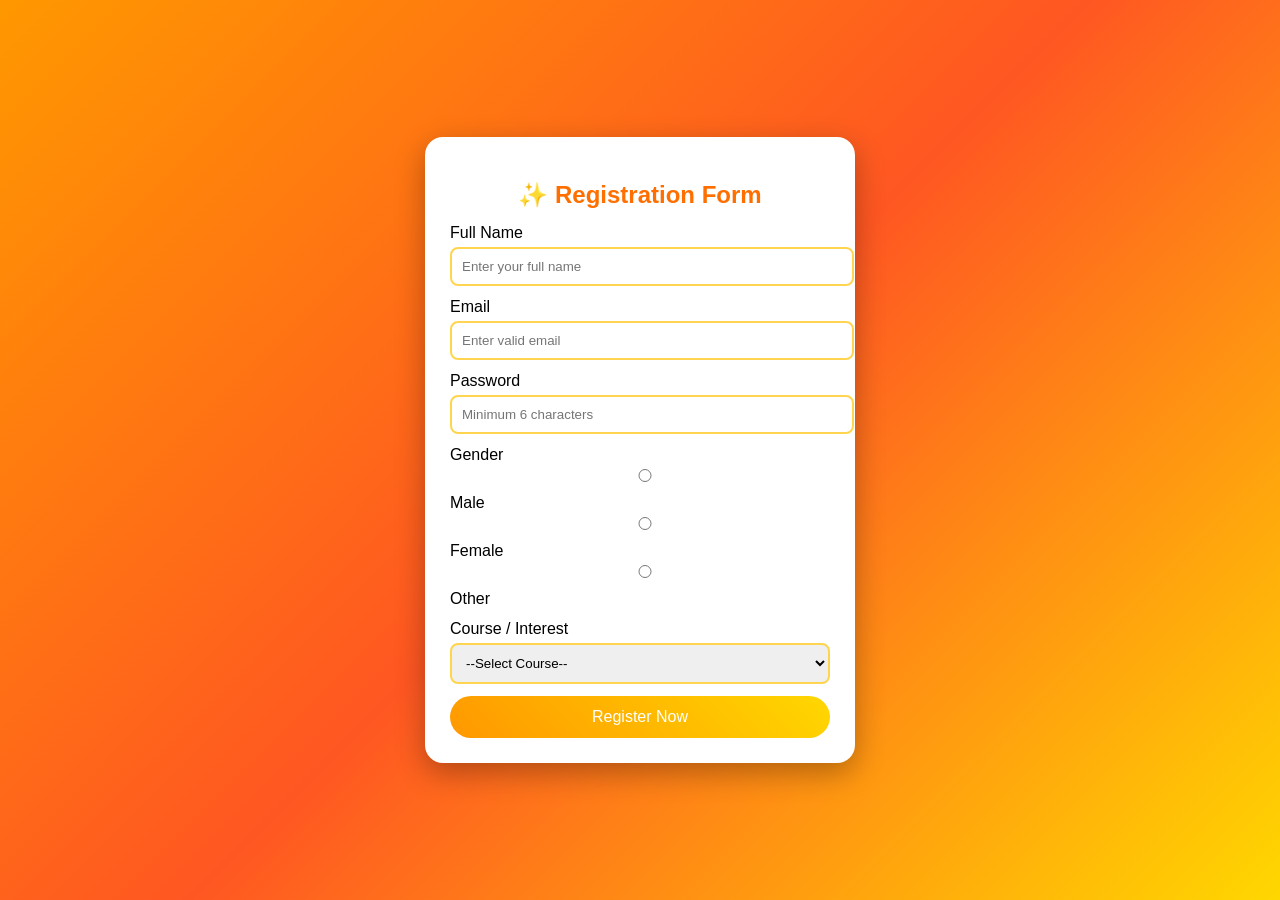
==== index.html @ 235b047f "Update index.html" ====
<!DOCTYPE html>
<html>
<head>
<title>Premium Registration Form</title>

<style>
body{
font-family:Arial;
margin:0;
height:100vh;
display:flex;
justify-content:center;
align-items:center;
background:linear-gradient(135deg,#ff9800,#ff5722,#ffd700);
}

.container{
background:white;
padding:25px;
width:380px;
border-radius:18px;
box-shadow:0 10px 30px rgba(0,0,0,0.3);
}

h2{
text-align:center;
color:#ff6f00;
margin-bottom:15px;
}

input,select{
width:100%;
padding:10px;
margin-top:5px;
margin-bottom:12px;
border:2px solid #ffd54f;
border-radius:8px;
outline:none;
transition:0.3s;
}

input:focus,select:focus{
border-color:#ff9800;
}

.gender{
margin-bottom:12px;
}

button{
width:100%;
padding:12px;
border:none;
border-radius:25px;
background:linear-gradient(45deg,#ff9800,#ffd700);
color:white;
font-size:16px;
cursor:pointer;
}

button:hover{
opacity:0.9;
}

.error{
color:red;
font-size:13px;
display:none;
}

.success{
text-align:center;
color:green;
margin-top:10px;
display:none;
}
</style>
</head>

<body>

<div class="container">

<h2>✨ Registration Form</h2>

<form id="regForm">

<label>Full Name</label>
<input type="text" id="name" placeholder="Enter your full name" required>
<div class="error" id="nameError">Name required</div>

<label>Email</label>
<input type="email" id="email" placeholder="Enter valid email" required>
<div class="error" id="emailError">Valid email required</div>

<label>Password</label>
<input type="password" id="password" placeholder="Minimum 6 characters" required>
<div class="error" id="passError">Password must be 6+ characters</div>

<label>Gender</label>
<div class="gender">
<input type="radio" name="gender" value="Male" required> Male
<input type="radio" name="gender" value="Female"> Female
<input type="radio" name="gender" value="Other"> Other
</div>

<label>Course / Interest</label>
<select id="course" required>
<option value="">--Select Course--</option>
<option>Web Development</option>
<option>AI / Machine Learning</option>
<option>Data Science</option>
<option>App Development</option>
</select>
<div class="error" id="courseError">Please select course</div>

<button type="submit">Register Now</button>

<div class="success" id="successMsg">
✅ Form Submitted Successfully!
</div>

</form>
</div>

<script>
document.getElementById("regForm").addEventListener("submit",function(e){

e.preventDefault();

let valid=true;

let name=document.getElementById("name").value.trim();
let email=document.getElementById("email").value.trim();
let password=document.getElementById("password").value.trim();
let course=document.getElementById("course").value;

document.getElementById("nameError").style.display="none";
document.getElementById("emailError").style.display="none";
document.getElementById("passError").style.display="none";
document.getElementById("courseError").style.display="none";

if(name===""){
document.getElementById("nameError").style.display="block";
valid=false;
}

let emailPattern=/^[^ ]+@[^ ]+\.[a-z]{2,3}$/;
if(!email.match(emailPattern)){
document.getElementById("emailError").style.display="block";
valid=false;
}

if(password.length<6){
document.getElementById("passError").style.display="block";
valid=false;
}

if(course===""){
document.getElementById("courseError").style.display="block";
valid=false;
}

if(valid){
document.getElementById("successMsg").style.display="block";
}
});
</script>

</body>
</html>
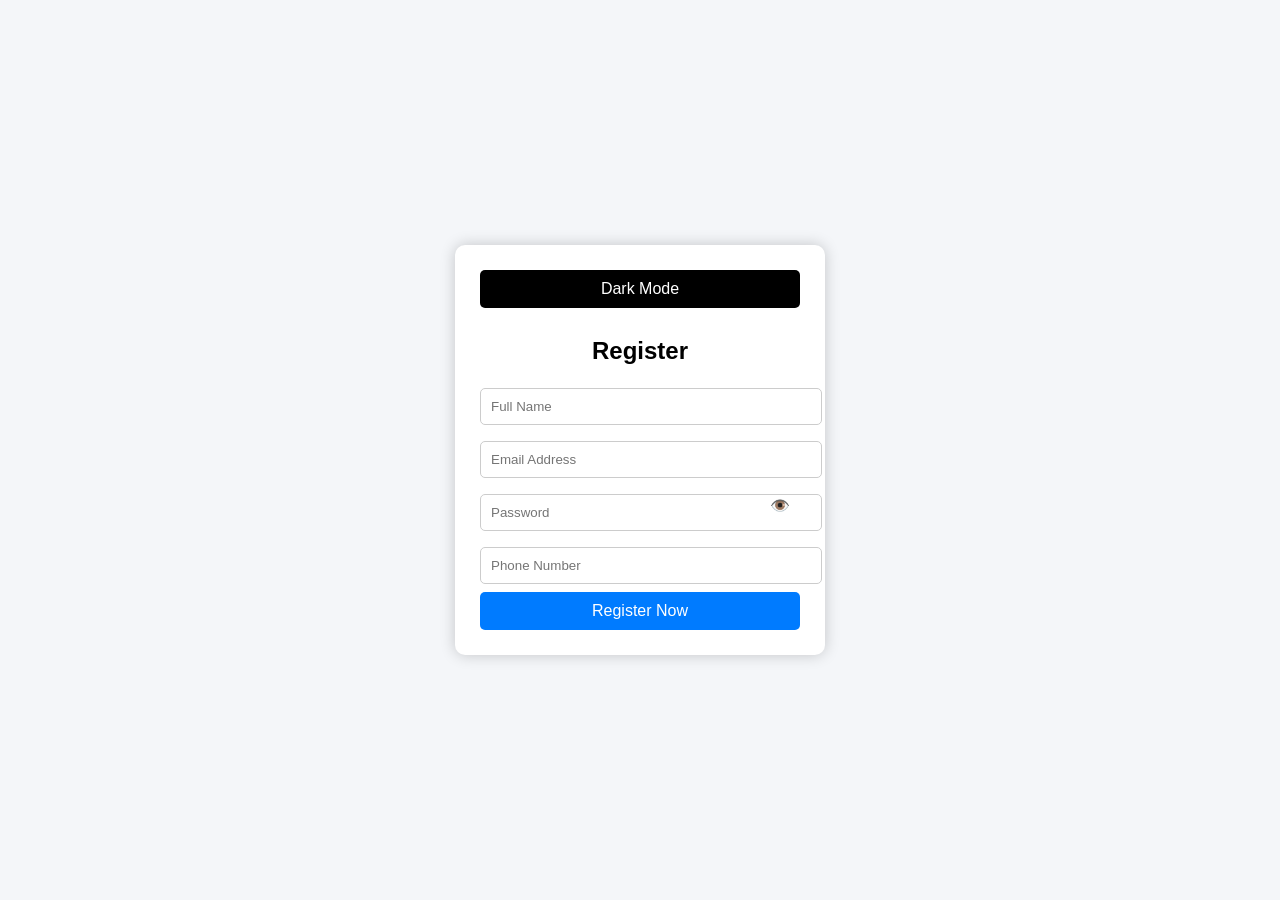
==== commit a46a66a3: "Update index.html" ====
--- a/index.html
+++ b/index.html
@@ -1,78 +1,73 @@
 <!DOCTYPE html>
 <html>
 <head>
-<title>Premium Registration Form</title>
+<meta charset="UTF-8">
+<title>Registration Form</title>
 
 <style>
 body{
 font-family:Arial;
-margin:0;
-height:100vh;
+background:#f4f6f9;
 display:flex;
 justify-content:center;
 align-items:center;
-background:linear-gradient(135deg,#ff9800,#ff5722,#ffd700);
+height:100vh;
+margin:0;
+transition:0.4s;
 }
-
 .container{
 background:white;
 padding:25px;
-width:380px;
-border-radius:18px;
-box-shadow:0 10px 30px rgba(0,0,0,0.3);
+border-radius:10px;
+width:320px;
+box-shadow:0 0 15px rgba(0,0,0,0.2);
 }
-
-h2{
-text-align:center;
-color:#ff6f00;
-margin-bottom:15px;
-}
-
-input,select{
+h2{text-align:center;margin-bottom:15px;}
+input{
 width:100%;
 padding:10px;
-margin-top:5px;
-margin-bottom:12px;
-border:2px solid #ffd54f;
-border-radius:8px;
-outline:none;
-transition:0.3s;
+margin:8px 0;
+border:1px solid #ccc;
+border-radius:5px;
 }
-
-input:focus,select:focus{
-border-color:#ff9800;
-}
-
-.gender{
-margin-bottom:12px;
-}
-
 button{
 width:100%;
-padding:12px;
+padding:10px;
 border:none;
-border-radius:25px;
-background:linear-gradient(45deg,#ff9800,#ffd700);
+background:#007bff;
 color:white;
+border-radius:5px;
+cursor:pointer;
 font-size:16px;
+}
+button:hover{background:#0056b3;}
+.error{color:red;font-size:13px;}
+.toggle{
+position:absolute;
+right:10px;
+top:10px;
 cursor:pointer;
 }
-
-button:hover{
-opacity:0.9;
+.password-box{position:relative;}
+.dark{
+background:#121212;
+color:white;
 }
-
-.error{
-color:red;
-font-size:13px;
-display:none;
+.dark .container{
+background:#1e1e1e;
 }
-
-.success{
-text-align:center;
-color:green;
-margin-top:10px;
-display:none;
+.dark input{
+background:#333;
+color:white;
+border:1px solid #555;
+}
+.mode-btn{
+margin-bottom:10px;
+background:black;
+}
+.dark .mode-btn{
+background:#ffc107;
+color:black;
 }
 </style>
 </head>
@@ -81,89 +76,85 @@
 
 <div class="container">
 
-<h2>✨ Registration Form</h2>
+<button class="mode-btn" onclick="toggleMode()">Dark Mode</button>
 
-<form id="regForm">
+<h2>Register</h2>
 
-<label>Full Name</label>
-<input type="text" id="name" placeholder="Enter your full name" required>
-<div class="error" id="nameError">Name required</div>
+<form id="form">
 
-<label>Email</label>
-<input type="email" id="email" placeholder="Enter valid email" required>
-<div class="error" id="emailError">Valid email required</div>
+<input type="text" id="name" placeholder="Full Name" required>
+<div id="nameError" class="error"></div>
 
-<label>Password</label>
-<input type="password" id="password" placeholder="Minimum 6 characters" required>
-<div class="error" id="passError">Password must be 6+ characters</div>
+<input type="email" id="email" placeholder="Email Address" required>
+<div id="emailError" class="error"></div>
 
-<label>Gender</label>
-<div class="gender">
-<input type="radio" name="gender" value="Male" required> Male
-<input type="radio" name="gender" value="Female"> Female
-<input type="radio" name="gender" value="Other"> Other
+<div class="password-box">
+<input type="password" id="password" placeholder="Password" required>
+<span class="toggle" onclick="showPassword()">👁️</span>
 </div>
+<div id="passError" class="error"></div>
 
-<label>Course / Interest</label>
-<select id="course" required>
-<option value="">--Select Course--</option>
-<option>Web Development</option>
-<option>AI / Machine Learning</option>
-<option>Data Science</option>
-<option>App Development</option>
-</select>
-<div class="error" id="courseError">Please select course</div>
+<input type="tel" id="phone" placeholder="Phone Number" required>
+<div id="phoneError" class="error"></div>
 
 <button type="submit">Register Now</button>
 
-<div class="success" id="successMsg">
-✅ Form Submitted Successfully!
-</div>
+</form>
 
-</form>
 </div>
 
 <script>
-document.getElementById("regForm").addEventListener("submit",function(e){
 
-e.preventDefault();
+function toggleMode(){
+document.body.classList.toggle("dark");
+}
+
+function showPassword(){
+let pass=document.getElementById("password");
+pass.type=pass.type==="password"?"text":"password";
+}
+
+document.getElementById("form").addEventListener("submit",function(e){
 
 let valid=true;
 
 let name=document.getElementById("name").value.trim();
 let email=document.getElementById("email").value.trim();
 let password=document.getElementById("password").value.trim();
-let course=document.getElementById("course").value;
+let phone=document.getElementById("phone").value.trim();
 
-document.getElementById("nameError").style.display="none";
-document.getElementById("emailError").style.display="none";
-document.getElementById("passError").style.display="none";
-document.getElementById("courseError").style.display="none";
+document.getElementById("nameError").innerHTML="";
+document.getElementById("emailError").innerHTML="";
+document.getElementById("passError").innerHTML="";
+document.getElementById("phoneError").innerHTML="";
 
-if(name===""){
-document.getElementById("nameError").style.display="block";
+if(name.length<3){
+document.getElementById("nameError").innerHTML="Enter valid name";
 valid=false;
 }
 
 let emailPattern=/^[^ ]+@[^ ]+\.[a-z]{2,3}$/;
 if(!email.match(emailPattern)){
-document.getElementById("emailError").style.display="block";
+document.getElementById("emailError").innerHTML="Invalid email format";
 valid=false;
 }
 
 if(password.length<6){
-document.getElementById("passError").style.display="block";
+document.getElementById("passError").innerHTML="Password must be 6+ characters";
 valid=false;
 }
 
-if(course===""){
-document.getElementById("courseError").style.display="block";
+if(phone.length!=10 || isNaN(phone)){
+document.getElementById("phoneError").innerHTML="Enter valid 10 digit number";
 valid=false;
 }
 
-if(valid){
-document.getElementById("successMsg").style.display="block";
+if(!valid){
+e.preventDefault();
+}else{
+alert("Registration Successful ✅");
 }
+
 });
 </script>
 
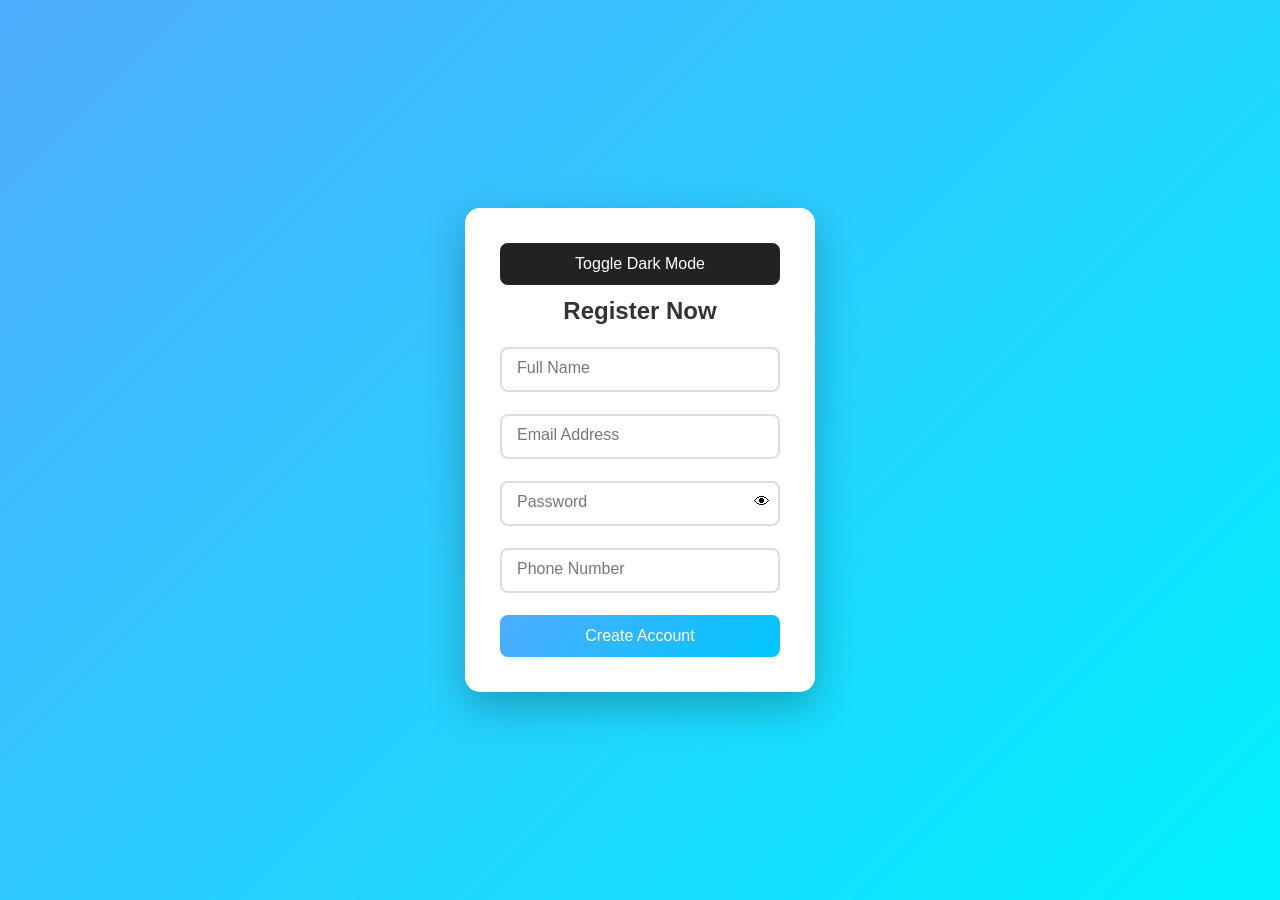
==== commit 6598eb87: "Update index.html" ====
--- a/index.html
+++ b/index.html
@@ -2,73 +2,132 @@
 <html>
 <head>
 <meta charset="UTF-8">
-<title>Registration Form</title>
+<meta name="viewport" content="width=device-width,initial-scale=1.0">
+<title>Premium Registration Form</title>
 
 <style>
+
+*{margin:0;padding:0;box-sizing:border-box;font-family:Poppins,Arial;}
+
 body{
-font-family:Arial;
-background:#f4f6f9;
+height:100vh;
 display:flex;
 justify-content:center;
 align-items:center;
-height:100vh;
-margin:0;
-transition:0.4s;
-}
+background:linear-gradient(135deg,#4facfe,#00f2fe);
+transition:.4s;
+}
+
 .container{
 background:white;
-padding:25px;
-border-radius:10px;
-width:320px;
-box-shadow:0 0 15px rgba(0,0,0,0.2);
-}
-h2{text-align:center;margin-bottom:15px;}
-input{
+padding:35px;
+width:350px;
+border-radius:15px;
+box-shadow:0 15px 40px rgba(0,0,0,.25);
+position:relative;
+}
+
+h2{
+text-align:center;
+margin-bottom:20px;
+color:#333;
+}
+
+.input-box{
+position:relative;
+margin:22px 0;
+}
+
+.input-box input{
 width:100%;
-padding:10px;
-margin:8px 0;
-border:1px solid #ccc;
-border-radius:5px;
-}
+padding:12px;
+border:2px solid #ddd;
+border-radius:8px;
+outline:none;
+font-size:15px;
+background:transparent;
+}
+
+.input-box label{
+position:absolute;
+left:12px;
+top:12px;
+color:#777;
+background:white;
+padding:0 5px;
+transition:.3s;
+pointer-events:none;
+}
+
+.input-box input:focus+label,
+.input-box input:valid+label{
+top:-8px;
+font-size:12px;
+color:#4facfe;
+}
+
+.error{
+color:red;
+font-size:12px;
+margin-top:3px;
+}
+
+.password-eye{
+position:absolute;
+right:10px;
+top:12px;
+cursor:pointer;
+}
+
 button{
 width:100%;
-padding:10px;
+padding:12px;
 border:none;
-background:#007bff;
+border-radius:8px;
+background:linear-gradient(135deg,#4facfe,#00c6ff);
 color:white;
-border-radius:5px;
+font-size:16px;
 cursor:pointer;
-font-size:16px;
-}
-button:hover{background:#0056b3;}
-.error{color:red;font-size:13px;}
-.toggle{
-position:absolute;
-right:10px;
-top:10px;
-cursor:pointer;
-}
-.password-box{position:relative;}
+transition:.3s;
+}
+
+button:hover{
+transform:scale(1.05);
+box-shadow:0 8px 20px rgba(0,0,0,.2);
+}
+
+.mode{
+margin-bottom:12px;
+background:#222;
+}
+
+.success{
+text-align:center;
+color:green;
+margin-top:10px;
+font-weight:bold;
+display:none;
+}
+
 .dark{
-background:#121212;
-color:white;
-}
+background:linear-gradient(135deg,#141e30,#243b55);
+}
+
 .dark .container{
 background:#1e1e1e;
-}
+color:white;
+}
+
 .dark input{
-background:#333;
 color:white;
-border:1px solid #555;
-}
-.mode-btn{
-margin-bottom:10px;
-background:black;
-}
-.dark .mode-btn{
-background:#ffc107;
-color:black;
-}
+border:2px solid #555;
+}
+
+.dark label{
+background:#1e1e1e;
+color:#ccc;
+}
+
 </style>
 </head>
 
@@ -76,28 +135,40 @@
 
 <div class="container">
 
-<button class="mode-btn" onclick="toggleMode()">Dark Mode</button>
-
-<h2>Register</h2>
+<button class="mode" onclick="toggleMode()">Toggle Dark Mode</button>
+
+<h2>Register Now</h2>
 
 <form id="form">
 
-<input type="text" id="name" placeholder="Full Name" required>
+<div class="input-box">
+<input type="text" id="name" required>
+<label>Full Name</label>
 <div id="nameError" class="error"></div>
-
-<input type="email" id="email" placeholder="Email Address" required>
+</div>
+
+<div class="input-box">
+<input type="email" id="email" required>
+<label>Email Address</label>
 <div id="emailError" class="error"></div>
-
-<div class="password-box">
-<input type="password" id="password" placeholder="Password" required>
-<span class="toggle" onclick="showPassword()">👁️</span>
-</div>
+</div>
+
+<div class="input-box">
+<input type="password" id="password" required>
+<label>Password</label>
+<span class="password-eye" onclick="togglePassword()">👁</span>
 <div id="passError" class="error"></div>
-
-<input type="tel" id="phone" placeholder="Phone Number" required>
+</div>
+
+<div class="input-box">
+<input type="tel" id="phone" required>
+<label>Phone Number</label>
 <div id="phoneError" class="error"></div>
-
-<button type="submit">Register Now</button>
+</div>
+
+<button type="submit">Create Account</button>
+
+<div class="success" id="successMsg">✅ Registration Successful</div>
 
 </form>
 
@@ -109,53 +180,68 @@
 document.body.classList.toggle("dark");
 }
 
-function showPassword(){
-let pass=document.getElementById("password");
-pass.type=pass.type==="password"?"text":"password";
+function togglePassword(){
+let p=document.getElementById("password");
+p.type=p.type==="password"?"text":"password";
 }
 
 document.getElementById("form").addEventListener("submit",function(e){
 
+e.preventDefault();
+
 let valid=true;
 
-let name=document.getElementById("name").value.trim();
-let email=document.getElementById("email").value.trim();
-let password=document.getElementById("password").value.trim();
-let phone=document.getElementById("phone").value.trim();
-
-document.getElementById("nameError").innerHTML="";
-document.getElementById("emailError").innerHTML="";
-document.getElementById("passError").innerHTML="";
-document.getElementById("phoneError").innerHTML="";
-
-if(name.length<3){
-document.getElementById("nameError").innerHTML="Enter valid name";
-valid=false;
-}
-
-let emailPattern=/^[^ ]+@[^ ]+\.[a-z]{2,3}$/;
-if(!email.match(emailPattern)){
-document.getElementById("emailError").innerHTML="Invalid email format";
-valid=false;
-}
-
-if(password.length<6){
-document.getElementById("passError").innerHTML="Password must be 6+ characters";
-valid=false;
-}
-
-if(phone.length!=10 || isNaN(phone)){
-document.getElementById("phoneError").innerHTML="Enter valid 10 digit number";
-valid=false;
-}
-
-if(!valid){
-e.preventDefault();
-}else{
-alert("Registration Successful ✅");
-}
-
+let name=nameValue();
+let email=emailValue();
+let pass=passValue();
+let phone=phoneValue();
+
+if(valid){
+document.getElementById("successMsg").style.display="block";
+}
 });
+
+function nameValue(){
+let v=document.getElementById("name").value.trim();
+if(v.length<3){
+nameError.innerHTML="Minimum 3 characters";
+return false;
+}
+nameError.innerHTML="";
+return true;
+}
+
+function emailValue(){
+let v=document.getElementById("email").value.trim();
+let pattern=/^[^ ]+@[^ ]+\.[a-z]{2,3}$/;
+if(!v.match(pattern)){
+emailError.innerHTML="Invalid email";
+return false;
+}
+emailError.innerHTML="";
+return true;
+}
+
+function passValue(){
+let v=document.getElementById("password").value.trim();
+if(v.length<6){
+passError.innerHTML="Password must be 6+ chars";
+return false;
+}
+passError.innerHTML="";
+return true;
+}
+
+function phoneValue(){
+let v=document.getElementById("phone").value.trim();
+if(v.length!=10 || isNaN(v)){
+phoneError.innerHTML="Enter valid number";
+return false;
+}
+phoneError.innerHTML="";
+return true;
+}
+
 </script>
 
 </body>
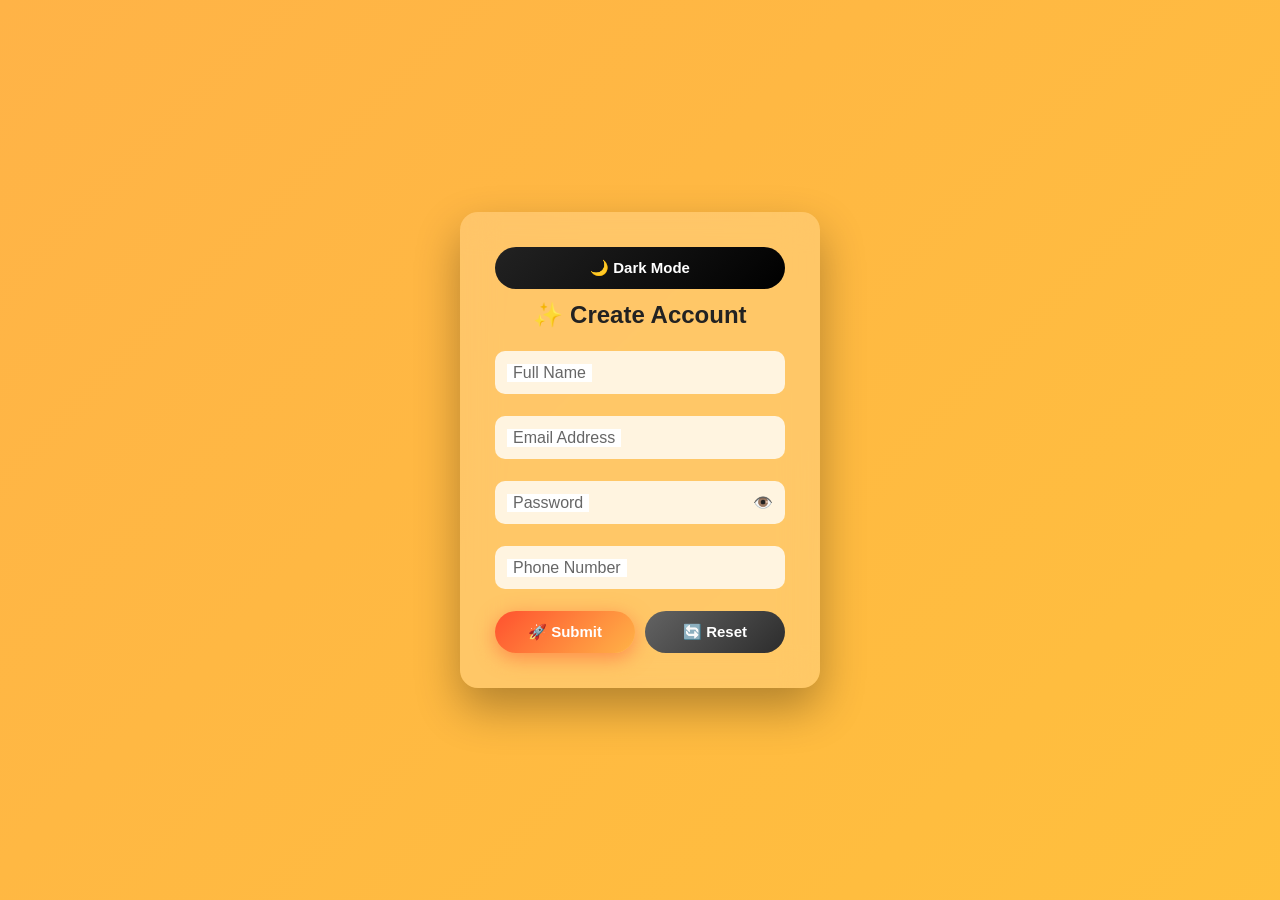
==== commit 4ba6826a: "Update index.html" ====
--- a/index.html
+++ b/index.html
@@ -3,129 +3,150 @@
 <head>
 <meta charset="UTF-8">
 <meta name="viewport" content="width=device-width,initial-scale=1.0">
-<title>Premium Registration Form</title>
+<title>Premium Registration</title>
 
 <style>
 
-*{margin:0;padding:0;box-sizing:border-box;font-family:Poppins,Arial;}
+*{margin:0;padding:0;box-sizing:border-box;font-family:Segoe UI,Arial;}
 
 body{
 height:100vh;
 display:flex;
 justify-content:center;
 align-items:center;
-background:linear-gradient(135deg,#4facfe,#00f2fe);
+background:linear-gradient(135deg,#ffb347,#ffcc33,#ff512f);
+background-size:400% 400%;
+animation:bg 10s infinite alternate;
 transition:.4s;
 }
 
-.container{
-background:white;
+@keyframes bg{
+0%{background-position:left;}
+100%{background-position:right;}
+}
+
+.card{
+width:360px;
 padding:35px;
-width:350px;
-border-radius:15px;
-box-shadow:0 15px 40px rgba(0,0,0,.25);
-position:relative;
+border-radius:18px;
+background:rgba(255,255,255,.2);
+backdrop-filter:blur(18px);
+box-shadow:0 20px 45px rgba(0,0,0,.3);
+color:#222;
 }
 
 h2{
 text-align:center;
 margin-bottom:20px;
-color:#333;
-}
-
-.input-box{
+font-weight:700;
+}
+
+.input{
 position:relative;
 margin:22px 0;
 }
 
-.input-box input{
+.input input{
 width:100%;
-padding:12px;
-border:2px solid #ddd;
-border-radius:8px;
+padding:13px;
+border-radius:10px;
+border:none;
 outline:none;
 font-size:15px;
-background:transparent;
-}
-
-.input-box label{
+background:rgba(255,255,255,.8);
+}
+
+.input label{
 position:absolute;
 left:12px;
-top:12px;
-color:#777;
+top:13px;
+transition:.3s;
 background:white;
-padding:0 5px;
-transition:.3s;
-pointer-events:none;
-}
-
-.input-box input:focus+label,
-.input-box input:valid+label{
+padding:0 6px;
+color:#666;
+}
+
+.input input:focus+label,
+.input input:valid+label{
 top:-8px;
 font-size:12px;
-color:#4facfe;
-}
-
-.error{
-color:red;
-font-size:12px;
-margin-top:3px;
-}
-
-.password-eye{
+color:#ff512f;
+}
+
+.eye{
 position:absolute;
-right:10px;
+right:12px;
 top:12px;
 cursor:pointer;
 }
 
+.buttons{
+display:flex;
+gap:10px;
+margin-top:15px;
+}
+
 button{
-width:100%;
+flex:1;
 padding:12px;
 border:none;
-border-radius:8px;
-background:linear-gradient(135deg,#4facfe,#00c6ff);
-color:white;
-font-size:16px;
+border-radius:30px;
+font-size:15px;
+font-weight:600;
 cursor:pointer;
 transition:.3s;
-}
-
-button:hover{
+color:white;
+}
+
+.submit{
+background:linear-gradient(135deg,#ff512f,#ffb347);
+box-shadow:0 5px 20px rgba(255,80,47,.5);
+}
+
+.submit:hover{
+transform:translateY(-3px) scale(1.05);
+box-shadow:0 10px 30px rgba(255,80,47,.7);
+}
+
+.reset{
+background:linear-gradient(135deg,#636363,#2c2c2c);
+}
+
+.reset:hover{
 transform:scale(1.05);
-box-shadow:0 8px 20px rgba(0,0,0,.2);
 }
 
 .mode{
 margin-bottom:12px;
-background:#222;
+width:100%;
+background:linear-gradient(135deg,#222,#000);
 }
 
 .success{
 text-align:center;
-color:green;
-margin-top:10px;
+margin-top:15px;
+color:limegreen;
 font-weight:bold;
 display:none;
 }
 
 .dark{
-background:linear-gradient(135deg,#141e30,#243b55);
-}
-
-.dark .container{
-background:#1e1e1e;
+background:linear-gradient(135deg,#0f2027,#203a43,#2c5364);
+}
+
+.dark .card{
+background:rgba(0,0,0,.5);
 color:white;
 }
 
 .dark input{
+background:rgba(0,0,0,.6);
 color:white;
-border:2px solid #555;
 }
 
 .dark label{
-background:#1e1e1e;
-color:#ccc;
+background:transparent;
+color:#ddd;
 }
 
 </style>
@@ -133,42 +154,41 @@
 
 <body>
 
-<div class="container">
-
-<button class="mode" onclick="toggleMode()">Toggle Dark Mode</button>
-
-<h2>Register Now</h2>
+<div class="card">
+
+<button class="mode" onclick="toggleMode()">🌙 Dark Mode</button>
+
+<h2>✨ Create Account</h2>
 
 <form id="form">
 
-<div class="input-box">
+<div class="input">
 <input type="text" id="name" required>
 <label>Full Name</label>
-<div id="nameError" class="error"></div>
-</div>
-
-<div class="input-box">
+</div>
+
+<div class="input">
 <input type="email" id="email" required>
 <label>Email Address</label>
-<div id="emailError" class="error"></div>
-</div>
-
-<div class="input-box">
+</div>
+
+<div class="input">
 <input type="password" id="password" required>
 <label>Password</label>
-<span class="password-eye" onclick="togglePassword()">👁</span>
-<div id="passError" class="error"></div>
-</div>
-
-<div class="input-box">
+<span class="eye" onclick="togglePassword()">👁️</span>
+</div>
+
+<div class="input">
 <input type="tel" id="phone" required>
 <label>Phone Number</label>
-<div id="phoneError" class="error"></div>
-</div>
-
-<button type="submit">Create Account</button>
-
-<div class="success" id="successMsg">✅ Registration Successful</div>
+</div>
+
+<div class="buttons">
+<button type="submit" class="submit">🚀 Submit</button>
+<button type="reset" class="reset">🔄 Reset</button>
+</div>
+
+<div class="success" id="success">✅ Registration Successful!</div>
 
 </form>
 
@@ -178,6 +198,9 @@
 
 function toggleMode(){
 document.body.classList.toggle("dark");
+let btn=document.querySelector(".mode");
+btn.innerHTML=document.body.classList.contains("dark")
+?"☀️ Light Mode":"🌙 Dark Mode";
 }
 
 function togglePassword(){
@@ -186,61 +209,9 @@
 }
 
 document.getElementById("form").addEventListener("submit",function(e){
-
 e.preventDefault();
-
-let valid=true;
-
-let name=nameValue();
-let email=emailValue();
-let pass=passValue();
-let phone=phoneValue();
-
-if(valid){
-document.getElementById("successMsg").style.display="block";
-}
+document.getElementById("success").style.display="block";
 });
-
-function nameValue(){
-let v=document.getElementById("name").value.trim();
-if(v.length<3){
-nameError.innerHTML="Minimum 3 characters";
-return false;
-}
-nameError.innerHTML="";
-return true;
-}
-
-function emailValue(){
-let v=document.getElementById("email").value.trim();
-let pattern=/^[^ ]+@[^ ]+\.[a-z]{2,3}$/;
-if(!v.match(pattern)){
-emailError.innerHTML="Invalid email";
-return false;
-}
-emailError.innerHTML="";
-return true;
-}
-
-function passValue(){
-let v=document.getElementById("password").value.trim();
-if(v.length<6){
-passError.innerHTML="Password must be 6+ chars";
-return false;
-}
-passError.innerHTML="";
-return true;
-}
-
-function phoneValue(){
-let v=document.getElementById("phone").value.trim();
-if(v.length!=10 || isNaN(v)){
-phoneError.innerHTML="Enter valid number";
-return false;
-}
-phoneError.innerHTML="";
-return true;
-}
 
 </script>
 
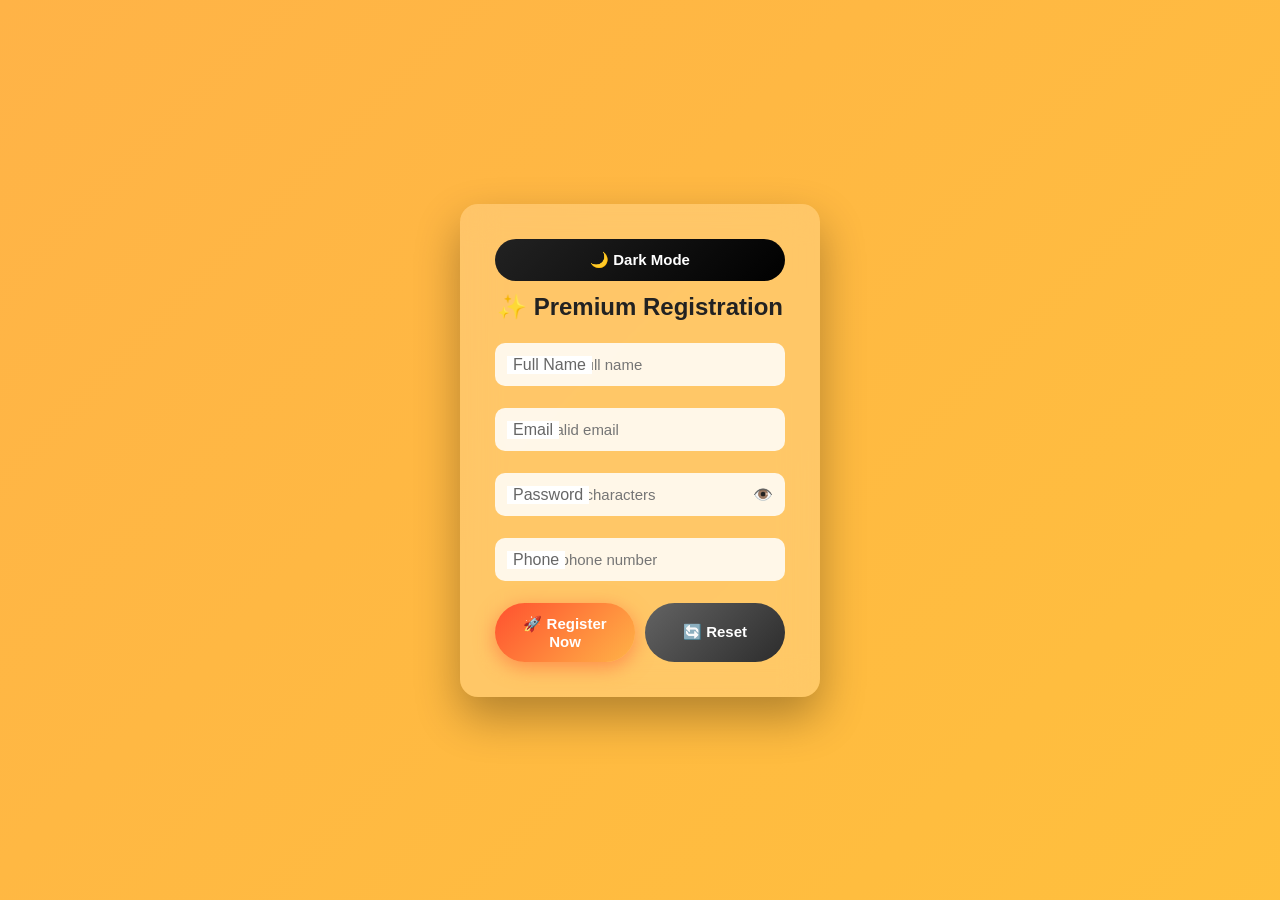
==== commit 7375c8fd: "Update index.html" ====
--- a/index.html
+++ b/index.html
@@ -35,16 +35,9 @@
 color:#222;
 }
 
-h2{
-text-align:center;
-margin-bottom:20px;
-font-weight:700;
-}
-
-.input{
-position:relative;
-margin:22px 0;
-}
+h2{text-align:center;margin-bottom:20px;font-weight:700}
+
+.input{position:relative;margin:22px 0}
 
 .input input{
 width:100%;
@@ -53,7 +46,17 @@
 border:none;
 outline:none;
 font-size:15px;
-background:rgba(255,255,255,.8);
+background:rgba(255,255,255,.85);
+}
+
+.input input.error{
+border:2px solid red;
+}
+
+.input small{
+color:red;
+font-size:12px;
+display:none;
 }
 
 .input label{
@@ -112,9 +115,7 @@
 background:linear-gradient(135deg,#636363,#2c2c2c);
 }
 
-.reset:hover{
-transform:scale(1.05);
-}
+.reset:hover{transform:scale(1.05)}
 
 .mode{
 margin-bottom:12px;
@@ -158,37 +159,41 @@
 
 <button class="mode" onclick="toggleMode()">🌙 Dark Mode</button>
 
-<h2>✨ Create Account</h2>
-
-<form id="form">
-
-<div class="input">
-<input type="text" id="name" required>
+<h2>✨ Premium Registration</h2>
+
+<form id="form" novalidate>
+
+<div class="input">
+<input type="text" id="name" placeholder="Enter your full name" required>
 <label>Full Name</label>
-</div>
-
-<div class="input">
-<input type="email" id="email" required>
-<label>Email Address</label>
-</div>
-
-<div class="input">
-<input type="password" id="password" required>
+<small>Name required</small>
+</div>
+
+<div class="input">
+<input type="email" id="email" placeholder="Enter valid email" required>
+<label>Email</label>
+<small>Enter valid email</small>
+</div>
+
+<div class="input">
+<input type="password" id="password" placeholder="Minimum 6 characters" required minlength="6">
 <label>Password</label>
 <span class="eye" onclick="togglePassword()">👁️</span>
-</div>
-
-<div class="input">
-<input type="tel" id="phone" required>
-<label>Phone Number</label>
+<small>Password too short</small>
+</div>
+
+<div class="input">
+<input type="tel" id="phone" placeholder="10 digit phone number" required pattern="[0-9]{10}">
+<label>Phone</label>
+<small>Enter 10 digit number</small>
 </div>
 
 <div class="buttons">
-<button type="submit" class="submit">🚀 Submit</button>
+<button type="submit" class="submit">🚀 Register Now</button>
 <button type="reset" class="reset">🔄 Reset</button>
 </div>
 
-<div class="success" id="success">✅ Registration Successful!</div>
+<div class="success" id="success">✅ Form Submitted Successfully!</div>
 
 </form>
 
@@ -208,9 +213,31 @@
 p.type=p.type==="password"?"text":"password";
 }
 
-document.getElementById("form").addEventListener("submit",function(e){
+const form=document.getElementById("form");
+
+form.addEventListener("submit",function(e){
 e.preventDefault();
+
+let valid=true;
+
+document.querySelectorAll(".input").forEach(field=>{
+let input=field.querySelector("input");
+let error=field.querySelector("small");
+
+if(!input.checkValidity()){
+input.classList.add("error");
+error.style.display="block";
+valid=false;
+}else{
+input.classList.remove("error");
+error.style.display="none";
+}
+});
+
+if(valid){
 document.getElementById("success").style.display="block";
+form.reset();
+}
 });
 
 </script>
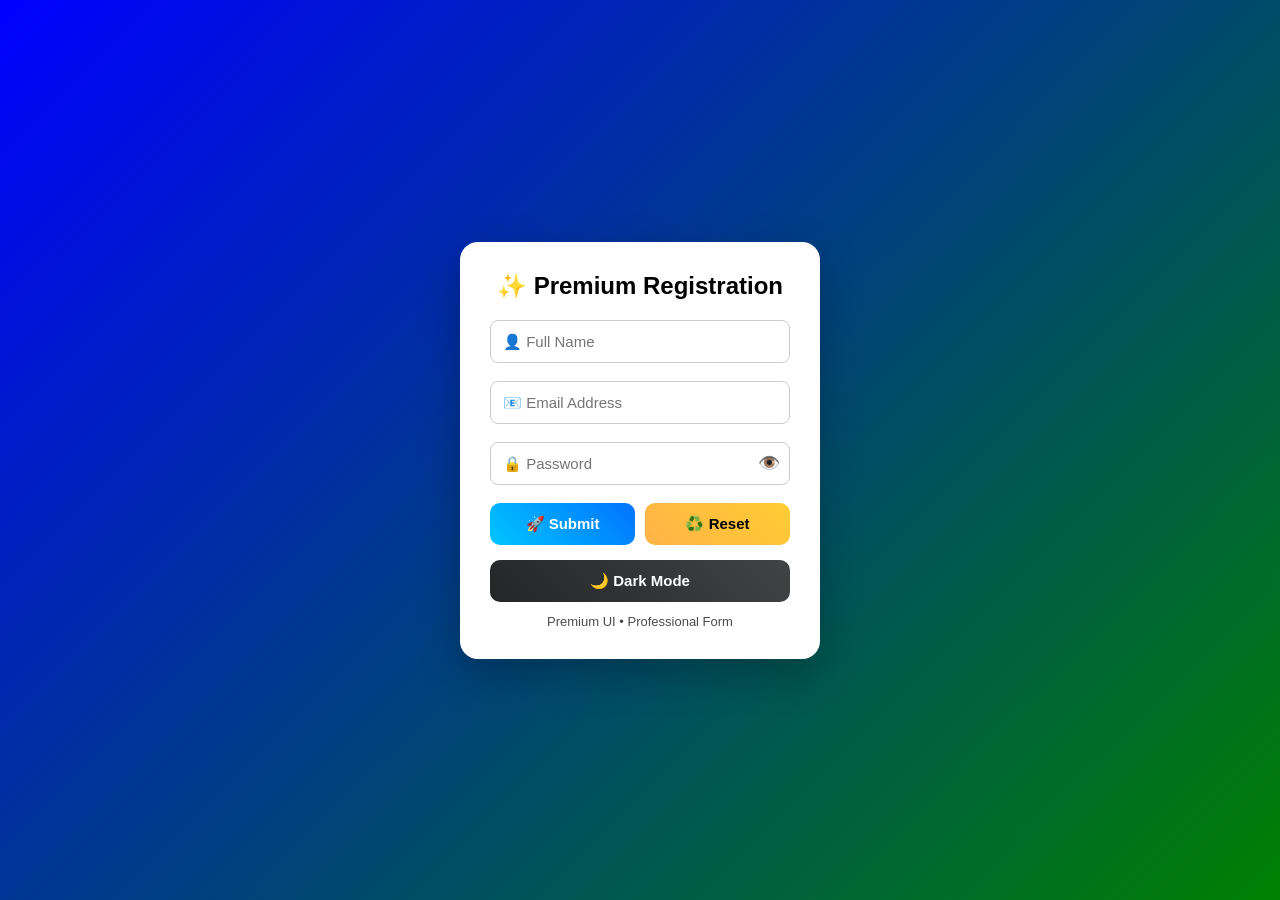
==== commit 59828559: "Update index.html" ====
--- a/index.html
+++ b/index.html
@@ -1,245 +1,184 @@
 <!DOCTYPE html>
-<html>
+<html lang="en">
 <head>
 <meta charset="UTF-8">
 <meta name="viewport" content="width=device-width,initial-scale=1.0">
-<title>Premium Registration</title>
+<title>Premium Form</title>
 
 <style>
-
-*{margin:0;padding:0;box-sizing:border-box;font-family:Segoe UI,Arial;}
+*{margin:0;padding:0;box-sizing:border-box;font-family:Poppins,Arial}
 
 body{
 height:100vh;
 display:flex;
 justify-content:center;
 align-items:center;
-background:linear-gradient(135deg,#ffb347,#ffcc33,#ff512f);
-background-size:400% 400%;
-animation:bg 10s infinite alternate;
+background:linear-gradient(135deg,blue,green);
 transition:.4s;
 }
 
-@keyframes bg{
-0%{background-position:left;}
-100%{background-position:right;}
+body.dark{
+background:linear-gradient(135deg,#0f2027,#203a43,#2c5364);
+color:#fff;
 }
 
-.card{
+.container{
 width:360px;
-padding:35px;
+background:white;
+padding:30px;
 border-radius:18px;
-background:rgba(255,255,255,.2);
-backdrop-filter:blur(18px);
-box-shadow:0 20px 45px rgba(0,0,0,.3);
-color:#222;
+box-shadow:0 15px 40px rgba(0,0,0,.25);
+transition:.4s;
+animation:fade .6s ease;
 }
 
-h2{text-align:center;margin-bottom:20px;font-weight:700}
+body.dark .container{
+background:#1e1e1e;
+}
 
-.input{position:relative;margin:22px 0}
+@keyframes fade{
+from{opacity:0;transform:translateY(25px)}
+to{opacity:1;transform:translateY(0)}
+}
 
-.input input{
+h2{
+text-align:center;
+margin-bottom:20px;
+font-weight:600;
+}
+
+.input-group{
+position:relative;
+margin-bottom:18px;
+}
+
+input{
 width:100%;
-padding:13px;
-border-radius:10px;
-border:none;
+padding:12px;
+border-radius:8px;
+border:1px solid #ccc;
 outline:none;
 font-size:15px;
-background:rgba(255,255,255,.85);
+transition:.3s;
 }
 
-.input input.error{
-border:2px solid red;
-}
-
-.input small{
-color:red;
-font-size:12px;
-display:none;
-}
-
-.input label{
-position:absolute;
-left:12px;
-top:13px;
-transition:.3s;
-background:white;
-padding:0 6px;
-color:#666;
-}
-
-.input input:focus+label,
-.input input:valid+label{
-top:-8px;
-font-size:12px;
-color:#ff512f;
+input:focus{
+border-color:blue;
+box-shadow:0 0 8px rgba(0,0,255,.3);
 }
 
 .eye{
 position:absolute;
-right:12px;
-top:12px;
+right:10px;
+top:50%;
+transform:translateY(-50%);
 cursor:pointer;
+font-size:18px;
 }
 
 .buttons{
 display:flex;
 gap:10px;
-margin-top:15px;
+margin-top:10px;
 }
 
 button{
 flex:1;
 padding:12px;
 border:none;
-border-radius:30px;
+border-radius:10px;
 font-size:15px;
+cursor:pointer;
+color:white;
 font-weight:600;
-cursor:pointer;
 transition:.3s;
-color:white;
 }
 
 .submit{
-background:linear-gradient(135deg,#ff512f,#ffb347);
-box-shadow:0 5px 20px rgba(255,80,47,.5);
+background:linear-gradient(45deg,#00c6ff,#0072ff);
 }
 
 .submit:hover{
-transform:translateY(-3px) scale(1.05);
-box-shadow:0 10px 30px rgba(255,80,47,.7);
+transform:scale(1.05);
+box-shadow:0 8px 20px rgba(0,0,0,.3);
 }
 
 .reset{
-background:linear-gradient(135deg,#636363,#2c2c2c);
+background:linear-gradient(45deg,#ffb347,#ffcc33);
+color:black;
 }
 
-.reset:hover{transform:scale(1.05)}
-
-.mode{
-margin-bottom:12px;
-width:100%;
-background:linear-gradient(135deg,#222,#000);
+.reset:hover{
+transform:scale(1.05);
 }
 
-.success{
-text-align:center;
+.darkbtn{
 margin-top:15px;
-color:limegreen;
-font-weight:bold;
-display:none;
+width:100%;
+background:linear-gradient(45deg,#232526,#414345);
 }
 
-.dark{
-background:linear-gradient(135deg,#0f2027,#203a43,#2c5364);
+.darkbtn:hover{
+transform:scale(1.05);
 }
 
-.dark .card{
-background:rgba(0,0,0,.5);
-color:white;
+.footer{
+text-align:center;
+margin-top:12px;
+font-size:13px;
+opacity:.7;
 }
-
-.dark input{
-background:rgba(0,0,0,.6);
-color:white;
-}
-
-.dark label{
-background:transparent;
-color:#ddd;
-}
-
 </style>
 </head>
 
 <body>
 
-<div class="card">
-
-<button class="mode" onclick="toggleMode()">🌙 Dark Mode</button>
+<div class="container">
 
 <h2>✨ Premium Registration</h2>
 
-<form id="form" novalidate>
+<form id="form">
 
-<div class="input">
-<input type="text" id="name" placeholder="Enter your full name" required>
-<label>Full Name</label>
-<small>Name required</small>
+<div class="input-group">
+<input type="text" placeholder="👤 Full Name" required>
 </div>
 
-<div class="input">
-<input type="email" id="email" placeholder="Enter valid email" required>
-<label>Email</label>
-<small>Enter valid email</small>
+<div class="input-group">
+<input type="email" placeholder="📧 Email Address" required>
 </div>
 
-<div class="input">
-<input type="password" id="password" placeholder="Minimum 6 characters" required minlength="6">
-<label>Password</label>
-<span class="eye" onclick="togglePassword()">👁️</span>
-<small>Password too short</small>
-</div>
-
-<div class="input">
-<input type="tel" id="phone" placeholder="10 digit phone number" required pattern="[0-9]{10}">
-<label>Phone</label>
-<small>Enter 10 digit number</small>
+<div class="input-group">
+<input type="password" id="password" placeholder="🔒 Password" required>
+<span class="eye" onclick="togglePass()">👁️</span>
 </div>
 
 <div class="buttons">
-<button type="submit" class="submit">🚀 Register Now</button>
-<button type="reset" class="reset">🔄 Reset</button>
+<button type="submit" class="submit">🚀 Submit</button>
+<button type="reset" class="reset">♻️ Reset</button>
 </div>
 
-<div class="success" id="success">✅ Form Submitted Successfully!</div>
+</form>
 
-</form>
+<button class="darkbtn" onclick="darkMode()">🌙 Dark Mode</button>
+
+<div class="footer">Premium UI • Professional Form</div>
 
 </div>
 
 <script>
-
-function toggleMode(){
-document.body.classList.toggle("dark");
-let btn=document.querySelector(".mode");
-btn.innerHTML=document.body.classList.contains("dark")
-?"☀️ Light Mode":"🌙 Dark Mode";
-}
-
-function togglePassword(){
+function togglePass(){
 let p=document.getElementById("password");
 p.type=p.type==="password"?"text":"password";
 }
 
-const form=document.getElementById("form");
+function darkMode(){
+document.body.classList.toggle("dark");
+}
 
-form.addEventListener("submit",function(e){
+document.getElementById("form").addEventListener("submit",function(e){
 e.preventDefault();
-
-let valid=true;
-
-document.querySelectorAll(".input").forEach(field=>{
-let input=field.querySelector("input");
-let error=field.querySelector("small");
-
-if(!input.checkValidity()){
-input.classList.add("error");
-error.style.display="block";
-valid=false;
-}else{
-input.classList.remove("error");
-error.style.display="none";
-}
+alert("✅ Form Submitted Successfully!");
 });
-
-if(valid){
-document.getElementById("success").style.display="block";
-form.reset();
-}
-});
-
 </script>
 
 </body>
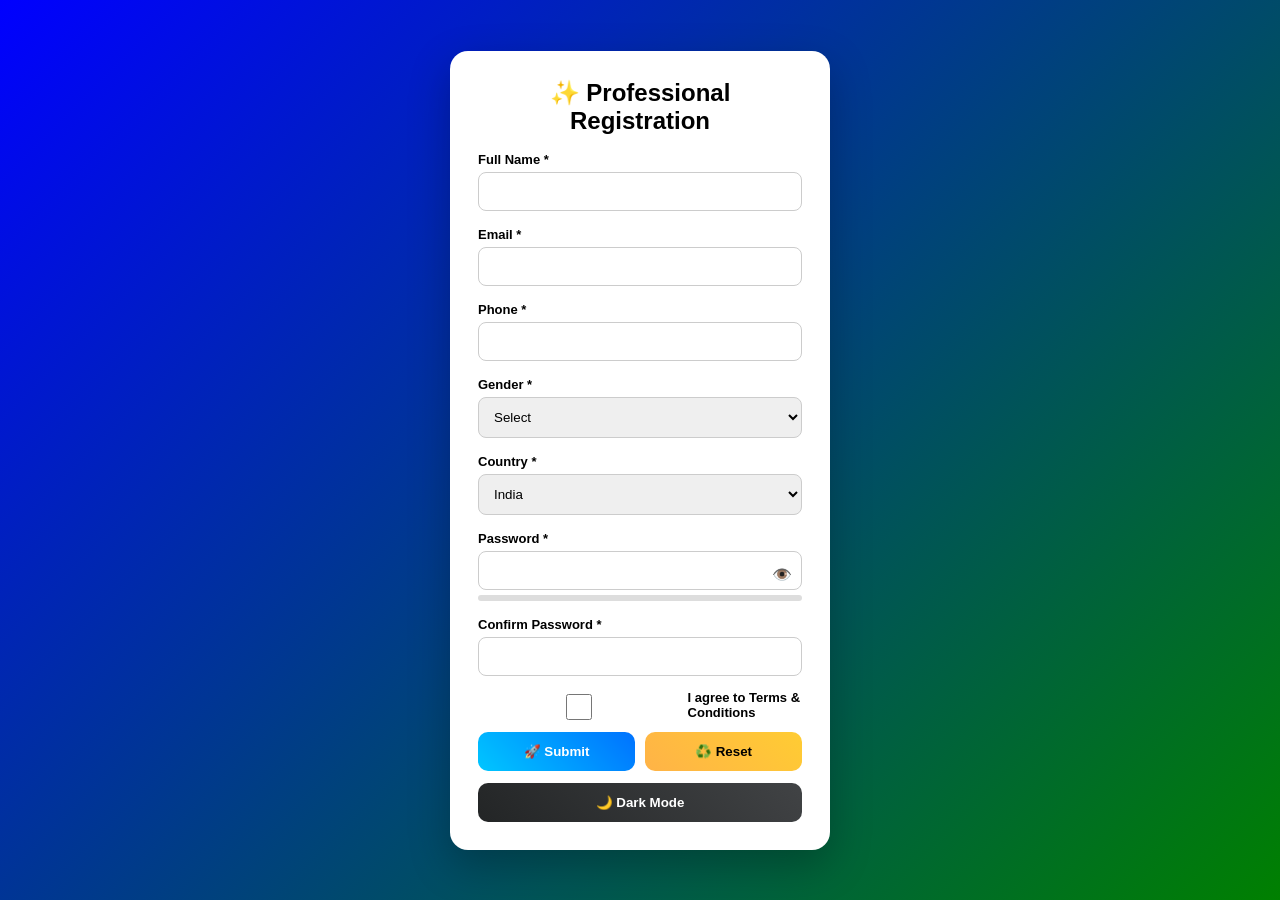
==== commit 238346a2: "Update index.html" ====
--- a/index.html
+++ b/index.html
@@ -3,7 +3,7 @@
 <head>
 <meta charset="UTF-8">
 <meta name="viewport" content="width=device-width,initial-scale=1.0">
-<title>Premium Form</title>
+<title>Ultra Premium Form</title>
 
 <style>
 *{margin:0;padding:0;box-sizing:border-box;font-family:Poppins,Arial}
@@ -23,111 +23,114 @@
 }
 
 .container{
-width:360px;
-background:white;
-padding:30px;
+width:380px;
+background:#fff;
+padding:28px;
 border-radius:18px;
 box-shadow:0 15px 40px rgba(0,0,0,.25);
-transition:.4s;
 animation:fade .6s ease;
 }
 
-body.dark .container{
-background:#1e1e1e;
-}
+body.dark .container{background:#1e1e1e}
 
 @keyframes fade{
 from{opacity:0;transform:translateY(25px)}
 to{opacity:1;transform:translateY(0)}
 }
 
-h2{
-text-align:center;
-margin-bottom:20px;
-font-weight:600;
-}
-
-.input-group{
-position:relative;
-margin-bottom:18px;
-}
-
-input{
+h2{text-align:center;margin-bottom:15px}
+
+label{font-size:13px;font-weight:600}
+
+.input-group{margin-bottom:14px;position:relative}
+
+input,select{
 width:100%;
-padding:12px;
+padding:11px;
 border-radius:8px;
 border:1px solid #ccc;
+margin-top:4px;
 outline:none;
-font-size:15px;
 transition:.3s;
 }
 
-input:focus{
-border-color:blue;
-box-shadow:0 0 8px rgba(0,0,255,.3);
+input:focus,select:focus{
+border-color:#0072ff;
+box-shadow:0 0 8px rgba(0,114,255,.3);
 }
 
 .eye{
 position:absolute;
 right:10px;
-top:50%;
-transform:translateY(-50%);
+top:36px;
 cursor:pointer;
-font-size:18px;
-}
-
-.buttons{
-display:flex;
-gap:10px;
-margin-top:10px;
-}
+}
+
+.error{
+color:red;
+font-size:12px;
+display:none;
+}
+
+.strength{
+height:6px;
+border-radius:6px;
+margin-top:5px;
+background:#ddd;
+overflow:hidden;
+}
+
+.bar{
+height:100%;
+width:0%;
+background:red;
+transition:.3s;
+}
+
+.buttons{display:flex;gap:10px;margin-top:12px}
 
 button{
 flex:1;
 padding:12px;
 border:none;
 border-radius:10px;
-font-size:15px;
 cursor:pointer;
+font-weight:600;
 color:white;
-font-weight:600;
 transition:.3s;
 }
 
-.submit{
-background:linear-gradient(45deg,#00c6ff,#0072ff);
-}
-
-.submit:hover{
+.submit{background:linear-gradient(45deg,#00c6ff,#0072ff)}
+.reset{background:linear-gradient(45deg,#ffb347,#ffcc33);color:black}
+
+button:hover{
 transform:scale(1.05);
 box-shadow:0 8px 20px rgba(0,0,0,.3);
 }
 
-.reset{
-background:linear-gradient(45deg,#ffb347,#ffcc33);
-color:black;
-}
-
-.reset:hover{
-transform:scale(1.05);
-}
-
 .darkbtn{
-margin-top:15px;
+margin-top:12px;
 width:100%;
 background:linear-gradient(45deg,#232526,#414345);
 }
 
-.darkbtn:hover{
-transform:scale(1.05);
-}
-
-.footer{
+.success{
+display:none;
+margin-top:12px;
+padding:10px;
+background:#28a745;
+color:white;
+border-radius:8px;
 text-align:center;
-margin-top:12px;
+}
+
+.checkbox{
+display:flex;
+gap:8px;
 font-size:13px;
-opacity:.7;
-}
+margin-top:6px;
+}
+
 </style>
 </head>
 
@@ -135,21 +138,63 @@
 
 <div class="container">
 
-<h2>✨ Premium Registration</h2>
+<h2>✨ Professional Registration</h2>
 
 <form id="form">
 
 <div class="input-group">
-<input type="text" placeholder="👤 Full Name" required>
-</div>
-
-<div class="input-group">
-<input type="email" placeholder="📧 Email Address" required>
-</div>
-
-<div class="input-group">
-<input type="password" id="password" placeholder="🔒 Password" required>
+<label>Full Name *</label>
+<input type="text" id="name" required>
+</div>
+
+<div class="input-group">
+<label>Email *</label>
+<input type="email" id="email" required>
+<span class="error" id="emailError">Invalid Email</span>
+</div>
+
+<div class="input-group">
+<label>Phone *</label>
+<input type="tel" id="phone" required>
+</div>
+
+<div class="input-group">
+<label>Gender *</label>
+<select required>
+<option value="">Select</option>
+<option>Male</option>
+<option>Female</option>
+<option>Other</option>
+</select>
+</div>
+
+<div class="input-group">
+<label>Country *</label>
+<select required>
+<option>India</option>
+<option>USA</option>
+<option>UK</option>
+<option>Canada</option>
+</select>
+</div>
+
+<div class="input-group">
+<label>Password *</label>
+<input type="password" id="password" required>
 <span class="eye" onclick="togglePass()">👁️</span>
+
+<div class="strength"><div class="bar" id="bar"></div></div>
+</div>
+
+<div class="input-group">
+<label>Confirm Password *</label>
+<input type="password" id="confirm" required>
+<span class="error" id="passError">Passwords not matching</span>
+</div>
+
+<div class="checkbox">
+<input type="checkbox" id="terms" required>
+<label>I agree to Terms & Conditions</label>
 </div>
 
 <div class="buttons">
@@ -161,7 +206,7 @@
 
 <button class="darkbtn" onclick="darkMode()">🌙 Dark Mode</button>
 
-<div class="footer">Premium UI • Professional Form</div>
+<div class="success" id="success">✅ Form Submitted Successfully!</div>
 
 </div>
 
@@ -175,9 +220,36 @@
 document.body.classList.toggle("dark");
 }
 
+const pass=document.getElementById("password");
+const bar=document.getElementById("bar");
+
+pass.addEventListener("input",()=>{
+let v=pass.value.length;
+if(v<4){bar.style.width="30%";bar.style.background="red";}
+else if(v<8){bar.style.width="60%";bar.style.background="orange";}
+else{bar.style.width="100%";bar.style.background="green";}
+});
+
 document.getElementById("form").addEventListener("submit",function(e){
 e.preventDefault();
-alert("✅ Form Submitted Successfully!");
+
+let email=document.getElementById("email");
+let confirm=document.getElementById("confirm");
+let passError=document.getElementById("passError");
+let emailError=document.getElementById("emailError");
+
+emailError.style.display=email.checkValidity()?"none":"block";
+
+if(pass.value!==confirm.value){
+passError.style.display="block";
+return;
+}else{
+passError.style.display="none";
+}
+
+document.getElementById("success").style.display="block";
+this.reset();
+bar.style.width="0%";
 });
 </script>
 
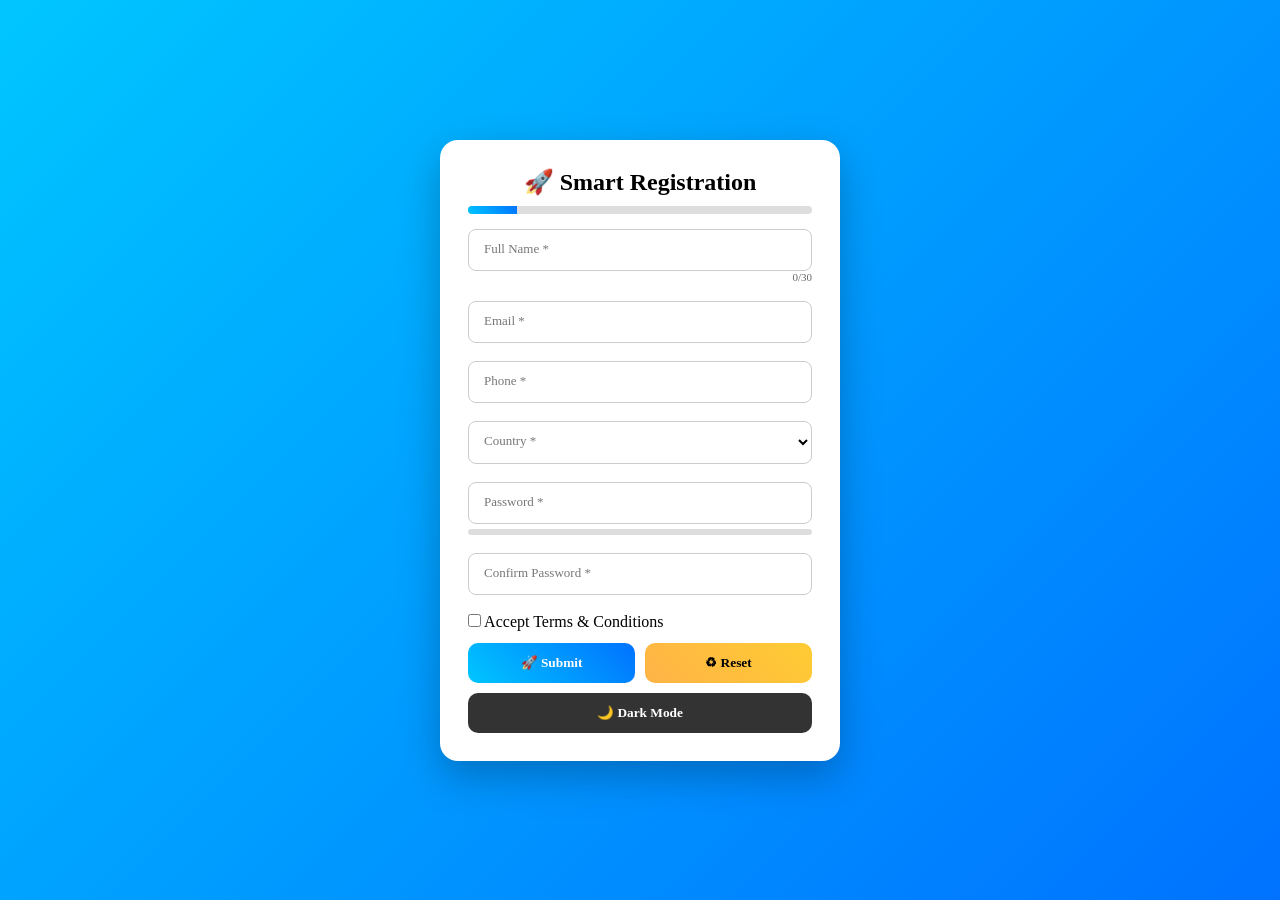
==== commit 5ab2ccad: "Update index.html" ====
--- a/index.html
+++ b/index.html
@@ -2,93 +2,92 @@
 <html lang="en">
 <head>
 <meta charset="UTF-8">
-<meta name="viewport" content="width=device-width,initial-scale=1.0">
-<title>Ultra Premium Form</title>
+<meta name="viewport" content="width=device-width, initial-scale=1.0">
+<title>Professional Smart Form</title>
 
 <style>
-*{margin:0;padding:0;box-sizing:border-box;font-family:Poppins,Arial}
+*{margin:0;padding:0;box-sizing:border-box;font-family:Poppins}
 
 body{
 height:100vh;
 display:flex;
 justify-content:center;
 align-items:center;
-background:linear-gradient(135deg,blue,green);
+background:linear-gradient(135deg,#00c6ff,#0072ff);
 transition:.4s;
 }
 
 body.dark{
-background:linear-gradient(135deg,#0f2027,#203a43,#2c5364);
+background:linear-gradient(135deg,#141e30,#243b55);
 color:#fff;
 }
 
 .container{
-width:380px;
+width:400px;
 background:#fff;
 padding:28px;
 border-radius:18px;
 box-shadow:0 15px 40px rgba(0,0,0,.25);
-animation:fade .6s ease;
-}
-
-body.dark .container{background:#1e1e1e}
-
-@keyframes fade{
-from{opacity:0;transform:translateY(25px)}
-to{opacity:1;transform:translateY(0)}
-}
-
-h2{text-align:center;margin-bottom:15px}
-
-label{font-size:13px;font-weight:600}
-
-.input-group{margin-bottom:14px;position:relative}
-
-input,select{
+}
+
+body.dark .container{background:#1f1f1f}
+
+h2{text-align:center;margin-bottom:10px}
+
+/* Progress Bar */
+.progress{
+height:8px;
+background:#ddd;
+border-radius:10px;
+margin-bottom:15px;
+overflow:hidden;
+}
+.progress-bar{
+height:100%;
+width:0%;
+background:linear-gradient(45deg,#00c6ff,#0072ff);
+transition:.3s;
+}
+
+/* Floating Inputs */
+.field{position:relative;margin-bottom:18px}
+
+.field input,.field select{
 width:100%;
-padding:11px;
+padding:12px;
 border-radius:8px;
 border:1px solid #ccc;
-margin-top:4px;
 outline:none;
+background:none;
+}
+
+.field label{
+position:absolute;
+top:12px;
+left:12px;
+font-size:13px;
+color:#777;
 transition:.3s;
-}
-
-input:focus,select:focus{
-border-color:#0072ff;
-box-shadow:0 0 8px rgba(0,114,255,.3);
-}
-
-.eye{
-position:absolute;
-right:10px;
-top:36px;
-cursor:pointer;
-}
-
-.error{
-color:red;
-font-size:12px;
-display:none;
-}
-
-.strength{
-height:6px;
-border-radius:6px;
-margin-top:5px;
-background:#ddd;
-overflow:hidden;
-}
-
-.bar{
-height:100%;
-width:0%;
-background:red;
-transition:.3s;
-}
-
-.buttons{display:flex;gap:10px;margin-top:12px}
-
+background:#fff;
+padding:0 4px;
+}
+
+body.dark .field label{background:#1f1f1f}
+
+.field input:focus+label,
+.field input:not(:placeholder-shown)+label,
+.field select:focus+label{
+top:-8px;
+font-size:11px;
+color:#0072ff;
+}
+
+/* Strength */
+.strength{height:6px;background:#ddd;border-radius:6px;margin-top:5px}
+.bar{height:100%;width:0%;background:red}
+
+/* Buttons */
+.buttons{display:flex;gap:10px}
 button{
 flex:1;
 padding:12px;
@@ -103,34 +102,36 @@
 .submit{background:linear-gradient(45deg,#00c6ff,#0072ff)}
 .reset{background:linear-gradient(45deg,#ffb347,#ffcc33);color:black}
 
-button:hover{
-transform:scale(1.05);
-box-shadow:0 8px 20px rgba(0,0,0,.3);
-}
+button:hover{transform:scale(1.05)}
 
 .darkbtn{
-margin-top:12px;
+margin-top:10px;
 width:100%;
-background:linear-gradient(45deg,#232526,#414345);
-}
-
+background:#333;
+}
+
+.counter{
+font-size:11px;
+text-align:right;
+color:#666;
+}
+
+/* Success Card */
 .success{
 display:none;
 margin-top:12px;
-padding:10px;
+padding:15px;
 background:#28a745;
 color:white;
-border-radius:8px;
+border-radius:10px;
 text-align:center;
-}
-
-.checkbox{
-display:flex;
-gap:8px;
-font-size:13px;
-margin-top:6px;
-}
-
+animation:fade .5s;
+}
+
+@keyframes fade{
+from{opacity:0;transform:scale(.9)}
+to{opacity:1;transform:scale(1)}
+}
 </style>
 </head>
 
@@ -138,117 +139,135 @@
 
 <div class="container">
 
-<h2>✨ Professional Registration</h2>
+<h2>🚀 Smart Registration</h2>
+
+<div class="progress">
+<div class="progress-bar" id="progress"></div>
+</div>
 
 <form id="form">
 
-<div class="input-group">
+<div class="field">
+<input type="text" id="name" placeholder=" " required>
 <label>Full Name *</label>
-<input type="text" id="name" required>
-</div>
-
-<div class="input-group">
+<div class="counter" id="count">0/30</div>
+</div>
+
+<div class="field">
+<input type="email" id="email" placeholder=" " required>
 <label>Email *</label>
-<input type="email" id="email" required>
-<span class="error" id="emailError">Invalid Email</span>
-</div>
-
-<div class="input-group">
+</div>
+
+<div class="field">
+<input type="tel" id="phone" placeholder=" " required>
 <label>Phone *</label>
-<input type="tel" id="phone" required>
-</div>
-
-<div class="input-group">
-<label>Gender *</label>
-<select required>
-<option value="">Select</option>
-<option>Male</option>
-<option>Female</option>
-<option>Other</option>
-</select>
-</div>
-
-<div class="input-group">
-<label>Country *</label>
-<select required>
+</div>
+
+<div class="field">
+<select id="country" required>
+<option value=""></option>
 <option>India</option>
 <option>USA</option>
 <option>UK</option>
-<option>Canada</option>
 </select>
-</div>
-
-<div class="input-group">
+<label>Country *</label>
+</div>
+
+<div class="field">
+<input type="password" id="password" placeholder=" " required>
 <label>Password *</label>
-<input type="password" id="password" required>
-<span class="eye" onclick="togglePass()">👁️</span>
-
 <div class="strength"><div class="bar" id="bar"></div></div>
 </div>
 
-<div class="input-group">
+<div class="field">
+<input type="password" id="confirm" placeholder=" " required>
 <label>Confirm Password *</label>
-<input type="password" id="confirm" required>
-<span class="error" id="passError">Passwords not matching</span>
-</div>
-
-<div class="checkbox">
-<input type="checkbox" id="terms" required>
-<label>I agree to Terms & Conditions</label>
+</div>
+
+<div style="margin-bottom:12px">
+<input type="checkbox" required> Accept Terms & Conditions
 </div>
 
 <div class="buttons">
-<button type="submit" class="submit">🚀 Submit</button>
-<button type="reset" class="reset">♻️ Reset</button>
+<button class="submit">🚀 Submit</button>
+<button type="reset" class="reset">♻ Reset</button>
 </div>
 
 </form>
 
-<button class="darkbtn" onclick="darkMode()">🌙 Dark Mode</button>
-
-<div class="success" id="success">✅ Form Submitted Successfully!</div>
+<button class="darkbtn" onclick="toggleDark()">🌙 Dark Mode</button>
+
+<div class="success" id="success">
+✅ Registration Successful!
+</div>
 
 </div>
 
 <script>
-function togglePass(){
-let p=document.getElementById("password");
-p.type=p.type==="password"?"text":"password";
-}
-
-function darkMode(){
-document.body.classList.toggle("dark");
-}
-
+
+const inputs=document.querySelectorAll("input,select");
+const progress=document.getElementById("progress");
+
+/* Progress Calculation */
+function updateProgress(){
+let filled=0;
+inputs.forEach(i=>{ if(i.value) filled++; });
+progress.style.width=(filled/inputs.length*100)+"%";
+}
+inputs.forEach(i=>i.addEventListener("input",updateProgress));
+
+/* Character Counter */
+const nameInput=document.getElementById("name");
+const counter=document.getElementById("count");
+nameInput.addEventListener("input",()=>{
+counter.textContent=nameInput.value.length+"/30";
+});
+
+/* Password Strength */
 const pass=document.getElementById("password");
 const bar=document.getElementById("bar");
 
 pass.addEventListener("input",()=>{
 let v=pass.value.length;
 if(v<4){bar.style.width="30%";bar.style.background="red";}
-else if(v<8){bar.style.width="60%";bar.style.background="orange";}
+else if(v<8){bar.style.width="70%";bar.style.background="orange";}
 else{bar.style.width="100%";bar.style.background="green";}
 });
 
+/* Dark Mode */
+function toggleDark(){
+document.body.classList.toggle("dark");
+}
+
+/* Auto Save Form */
+inputs.forEach(i=>{
+i.addEventListener("input",()=>{
+localStorage.setItem(i.id,i.value);
+});
+});
+
+/* Restore Data */
+window.onload=()=>{
+inputs.forEach(i=>{
+if(localStorage.getItem(i.id))
+i.value=localStorage.getItem(i.id);
+});
+updateProgress();
+};
+
+/* Submit */
 document.getElementById("form").addEventListener("submit",function(e){
 e.preventDefault();
 
-let email=document.getElementById("email");
-let confirm=document.getElementById("confirm");
-let passError=document.getElementById("passError");
-let emailError=document.getElementById("emailError");
-
-emailError.style.display=email.checkValidity()?"none":"block";
-
-if(pass.value!==confirm.value){
-passError.style.display="block";
+if(pass.value!==document.getElementById("confirm").value){
+alert("Passwords not matching");
 return;
-}else{
-passError.style.display="none";
 }
 
 document.getElementById("success").style.display="block";
+localStorage.clear();
 this.reset();
+updateProgress();
 bar.style.width="0%";
 });
 </script>
